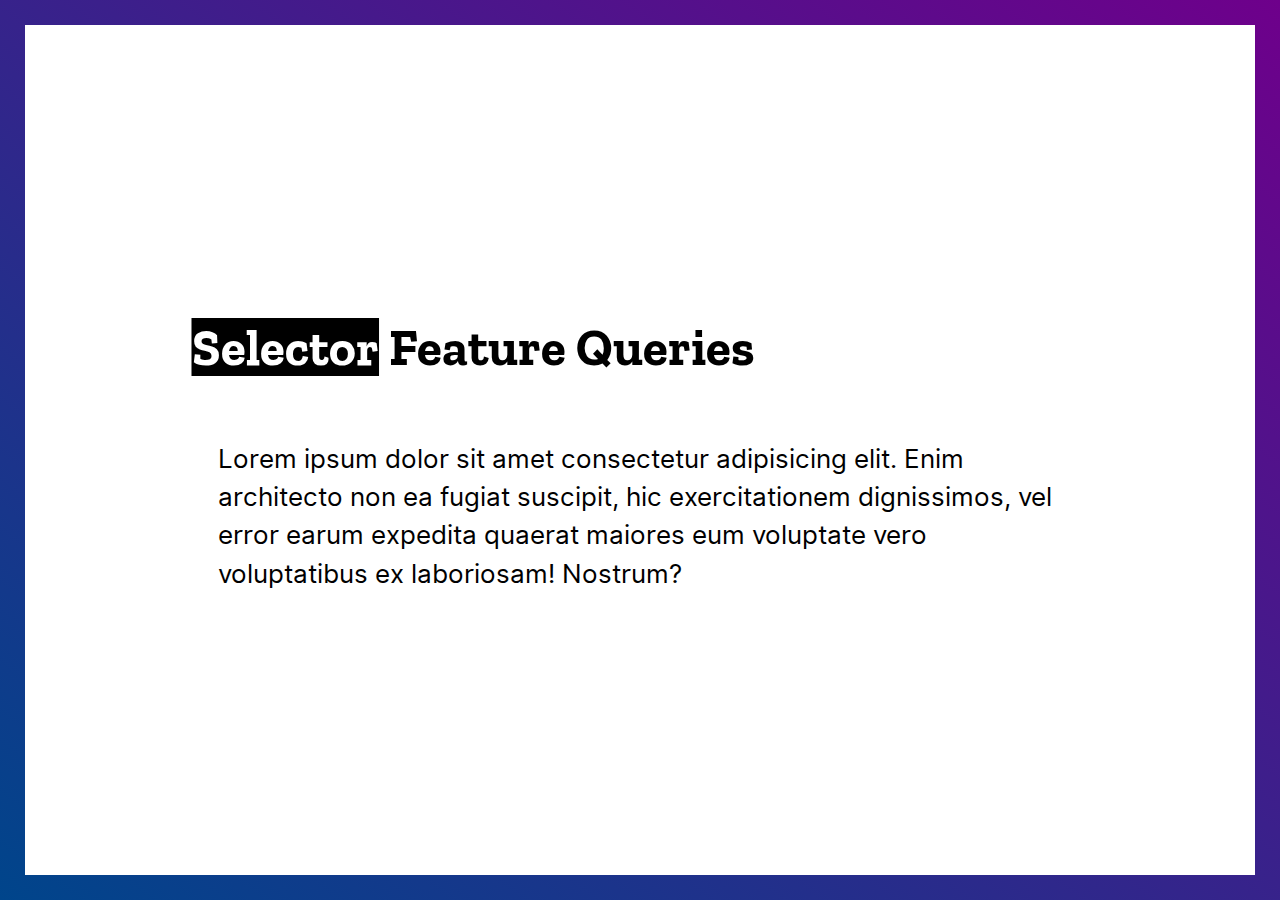
==== support-selector/index.html @ 67dd3482 "Initial deploy" ====
<!DOCTYPE html>
<html lang="en">
<head>
  <meta charset="UTF-8">
  <title>Cascade & Inheritance</title>
  <link rel="stylesheet" href="style.css">
  <link rel="stylesheet" href="demo.css">
</head>
<body>

  <h1>
    <strong>Selector</strong> Feature Queries
  </h1>

  <main>
    Lorem ipsum dolor sit amet consectetur adipisicing elit. Enim architecto non ea fugiat suscipit, hic exercitationem dignissimos, vel error earum expedita quaerat maiores eum voluptate vero voluptatibus ex laboriosam! Nostrum?
  </main>
</body>
</html>
---- support-selector/style.css ----
@import '../remedy.css';
@import '../fonts.css';
@import '../colors.css';
@import '../type.css';

html {
  align-content: center;
  display: grid;
  grid: auto / minmax(min-content, 35em);
  background:
    linear-gradient(90deg, white, white) padding-box no-repeat,
    linear-gradient(
      to bottom left,
      var(--moz-purple),
      var(--moz-blue-dark)
    ) border-box no-repeat fixed
  ;
  border: 1em solid transparent;
  justify-content: center;
  min-height: 100vh;
  padding: 1em;
}

main {
  padding: 1em;
}
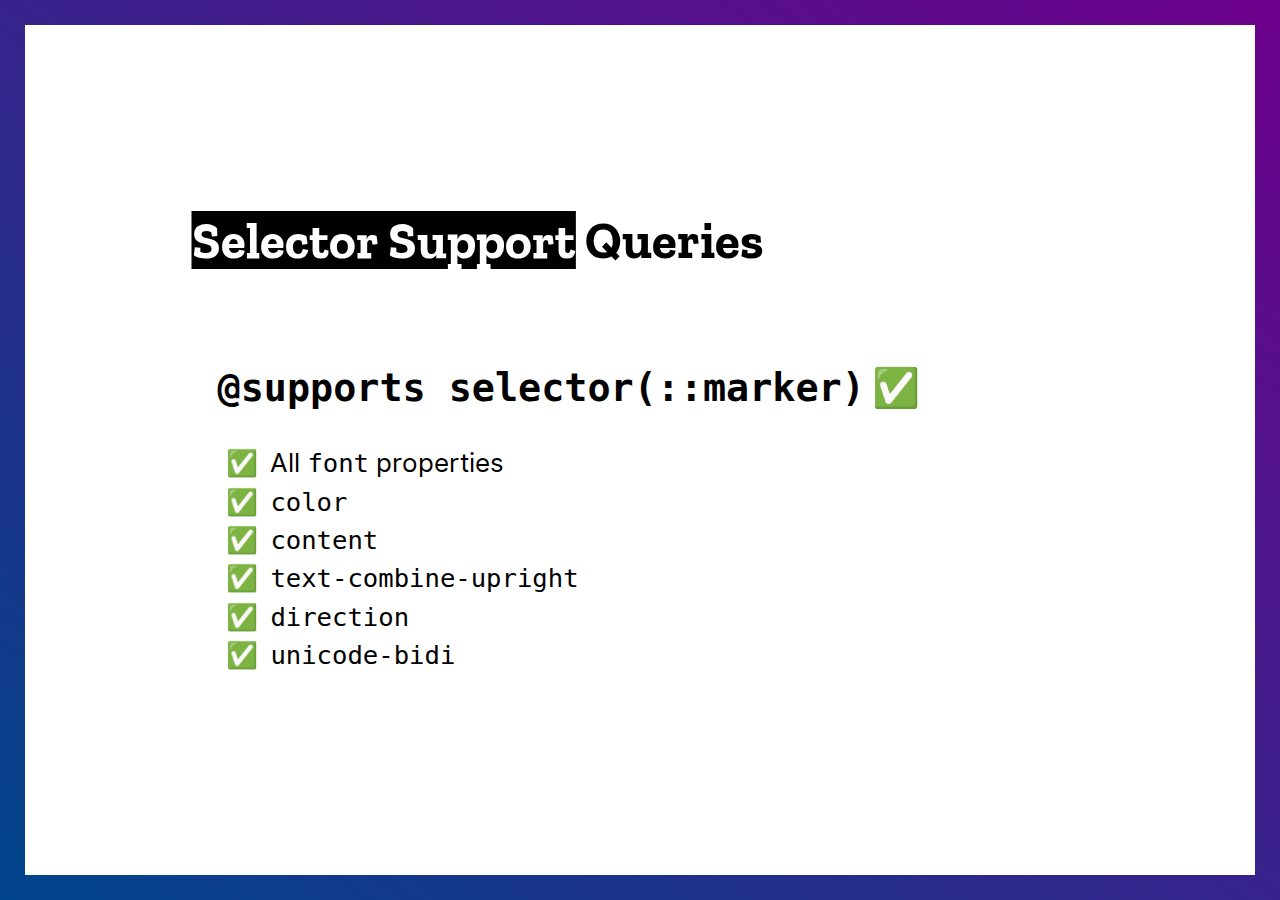
==== commit 1743ebf7: "Supports selector()" ====
--- a/support-selector/index.html
+++ b/support-selector/index.html
@@ -2,18 +2,28 @@
 <html lang="en">
 <head>
   <meta charset="UTF-8">
-  <title>Cascade & Inheritance</title>
+  <title>Selector Support Queries</title>
   <link rel="stylesheet" href="style.css">
-  <link rel="stylesheet" href="demo.css">
+  <link rel="stylesheet" href="demo1.css">
+  <link rel="stylesheet" href="demo2.css">
 </head>
 <body>
 
   <h1>
-    <strong>Selector</strong> Feature Queries
+    <strong>Selector Support</strong> Queries
   </h1>
 
   <main>
-    Lorem ipsum dolor sit amet consectetur adipisicing elit. Enim architecto non ea fugiat suscipit, hic exercitationem dignissimos, vel error earum expedita quaerat maiores eum voluptate vero voluptatibus ex laboriosam! Nostrum?
+    <h2><code>@supports selector(::marker)</code></h2>
+    <ol>
+      <li class="basic-support">All <code>font</code> properties</li>
+      <li class="basic-support"><code>color</code></li>
+      <li><code>content</code></li>
+      <li><code>text-combine-upright</code></li>
+      <li><code>direction</code></li>
+      <li><code>unicode-bidi</code></li>
+    </ol>
   </main>
+
 </body>
 </html>
--- a/support-selector/demo1.css
+++ b/support-selector/demo1.css
@@ -0,0 +1,37 @@
+::marker {
+  color: red;
+  font-family: cursive;
+  content: '✅';
+}
+
+
+@supports selector(::marker) {
+  li {
+    padding-left: 0.5em;
+  }
+}
+
+
+
+
+
+
+
+
+
+
+
+
+
+
+
+
+@supports selector(::marker) {
+  li {
+/*     padding-left: 0.4em; */
+  }
+
+  ::marker {
+/*     color: green; */
+  }
+}
--- a/support-selector/demo2.css
+++ b/support-selector/demo2.css
@@ -0,0 +1,19 @@
+.basic-support::marker {
+  color: green;
+}
+
+
+h2::after {
+  content: ' ❌';
+}
+
+
+@supports selector(::marker) {
+  ::marker {
+    color: green;
+  }
+  
+  h2::after {
+    content: ' ✅';
+  }
+}
